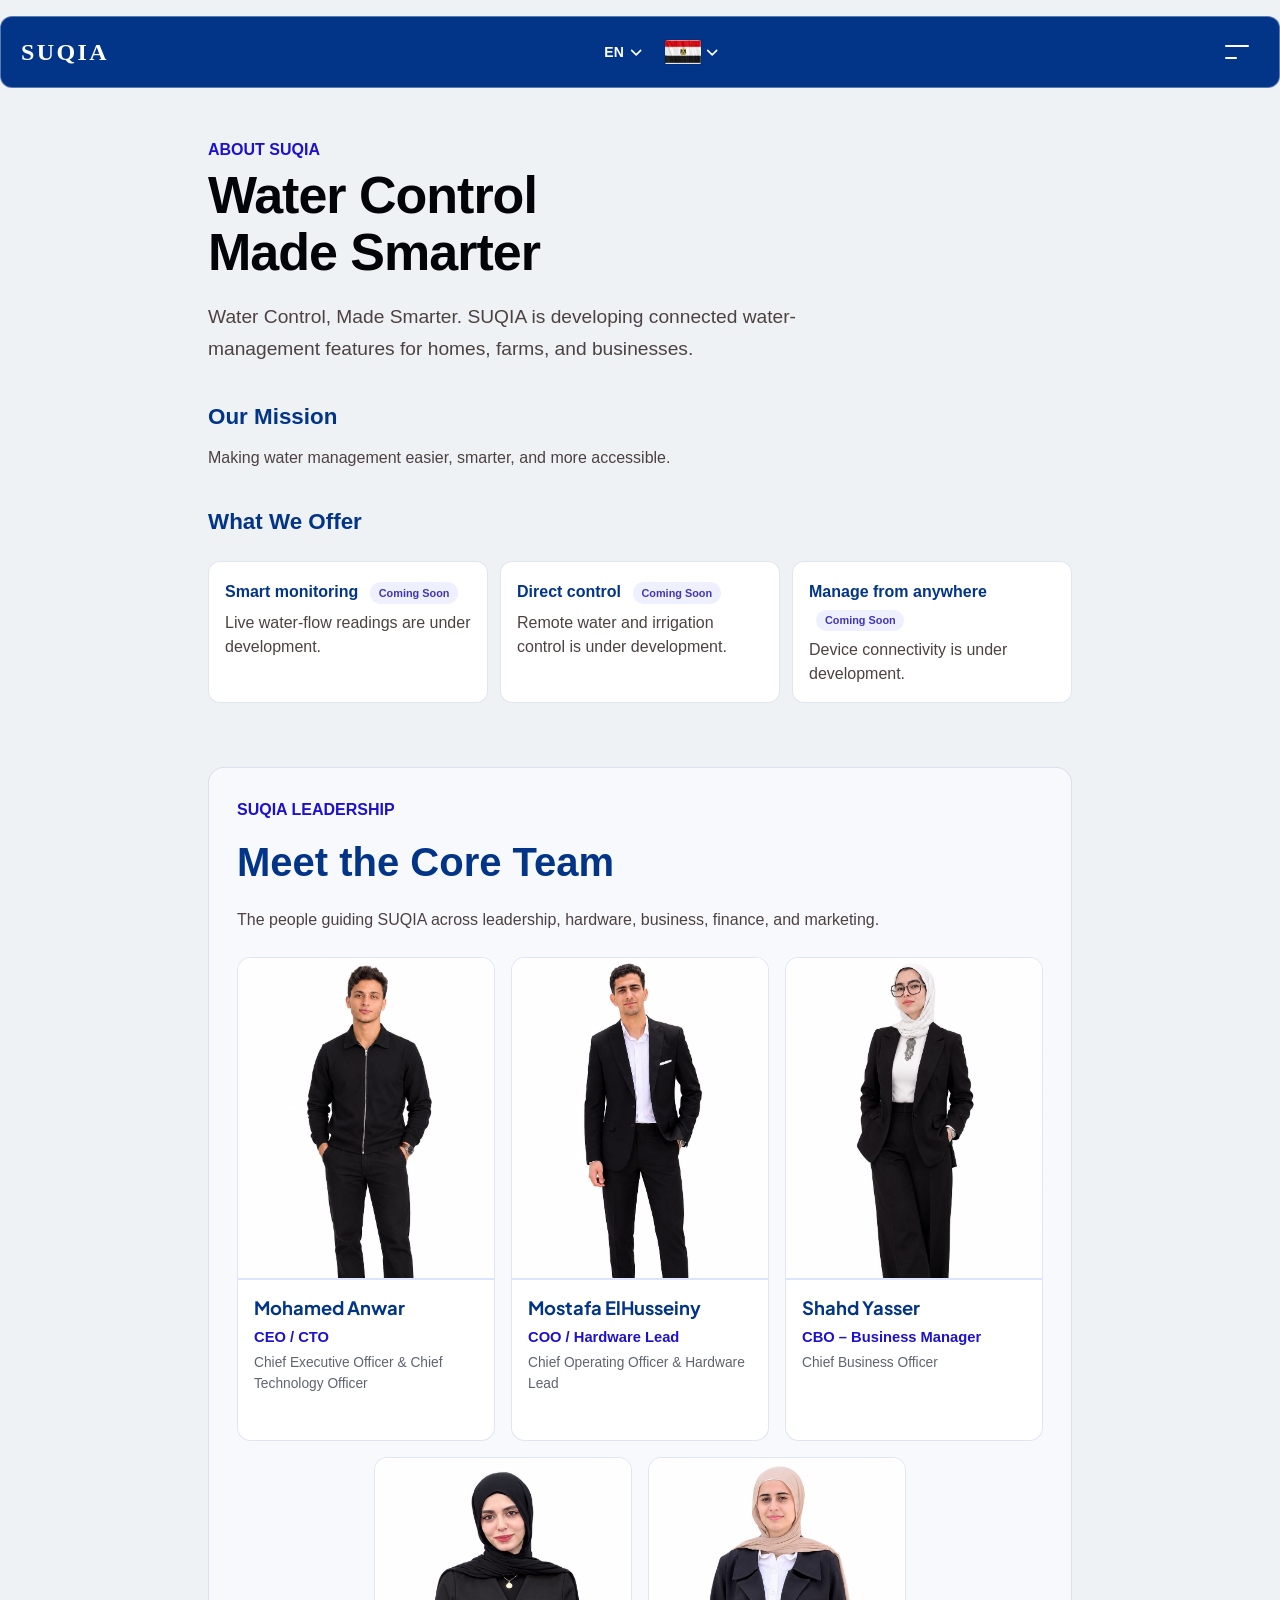
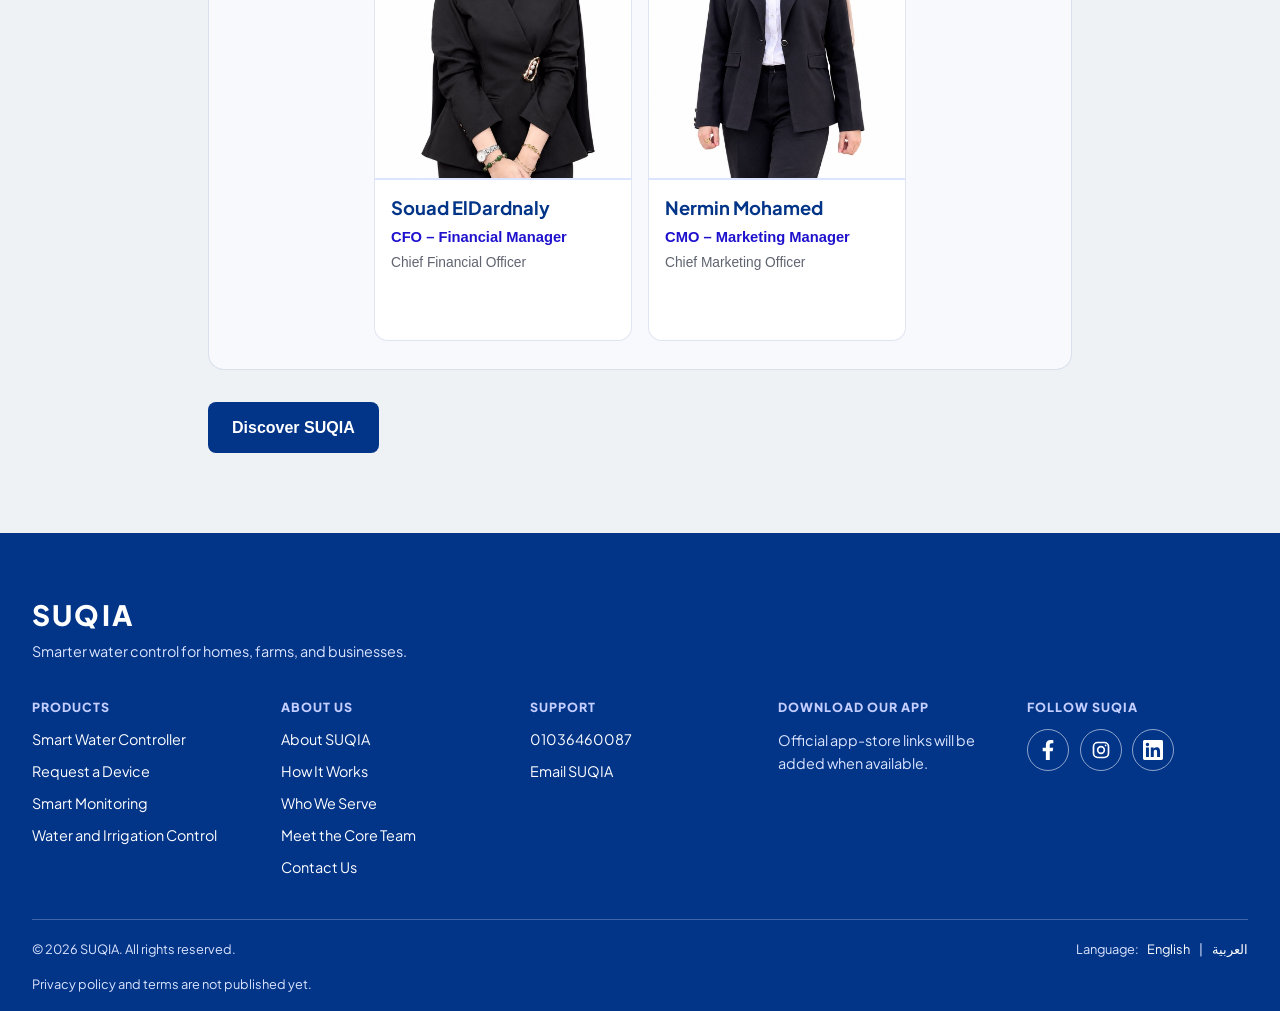
==== about.html @ 775f2c16 "Publish static SUQIA website Co-authored-by: Copilot <223556219+Copilot@users.noreply.github.com>" ====
<!DOCTYPE html>
<html lang="en" dir="ltr">
  <head>
    <meta charset="UTF-8">
    <meta name="viewport" content="width=device-width, initial-scale=1.0">
    <meta name="description" content="Learn about SUQIA's water-management solutions; device connectivity and live monitoring are under development.">
    <title>About SUQIA</title>
    <link rel="icon" href="favicon.png" type="image/png" sizes="512x512">
    <link rel="stylesheet" href="main.css" type="text/css">
    <link rel="preconnect" href="https://fonts.googleapis.com">
    <link rel="preconnect" href="https://fonts.gstatic.com" crossorigin>
    <link href="https://fonts.googleapis.com/css2?family=Plus+Jakarta+Sans:wght@400;500;600;700;800&display=swap" rel="stylesheet">
  </head>
  <body>
    <header class="site-header">
      <a class="site-name" href="index.html" aria-label="SUQIA home">SUQIA</a>
      <div class="header-controls">
        <div class="header-dropdown">
          <button class="header-selector language-selector" type="button" aria-label="Choose language" aria-expanded="false" aria-controls="language-options">
            <span>EN</span>
            <svg class="dropdown-chevron" viewBox="0 0 16 16" aria-hidden="true" focusable="false"><path d="m3 6 5 5 5-5" fill="none" stroke="currentColor" stroke-linecap="round" stroke-linejoin="round" stroke-width="1.8"/></svg>
          </button>
          <div class="header-dropdown-menu language-options" id="language-options" role="group" aria-label="Language" hidden>
            <a class="header-dropdown-option" href="about.html" lang="en" hreflang="en" aria-current="page">English</a>
            <a class="header-dropdown-option" href="about-ar.html" lang="ar" hreflang="ar">العربية</a>
          </div>
        </div>
        <div class="header-dropdown">
          <button class="header-selector country-selector" type="button" aria-label="Country: Egypt" aria-expanded="false" aria-controls="country-options">
            <span class="country-flag-frame"><img class="country-flag" src="suqia5-product.png" alt=""></span>
            <svg class="dropdown-chevron" viewBox="0 0 16 16" aria-hidden="true" focusable="false"><path d="m3 6 5 5 5-5" fill="none" stroke="currentColor" stroke-linecap="round" stroke-linejoin="round" stroke-width="1.8"/></svg>
          </button>
          <div class="header-dropdown-menu country-options" id="country-options" role="group" aria-label="Country" hidden>
            <p class="header-dropdown-title">Country</p>
            <button class="header-dropdown-option country-option" type="button" aria-label="Egypt, currently selected" aria-pressed="true">
              <span class="country-flag-frame"><img class="country-flag" src="suqia5-product.png" alt=""></span><span>Egypt</span><span class="country-check" aria-hidden="true">✓</span>
            </button>
            <p class="header-dropdown-note">SUQIA is currently available in Egypt.</p>
          </div>
        </div>
      </div>
      <button class="menu-button" type="button" aria-label="Open navigation menu" aria-haspopup="dialog" aria-controls="site-menu">
        <span></span>
        <span></span>
      </button>
    </header>

    <dialog class="menu-dialog" id="site-menu" aria-label="Site navigation">
      <div class="menu-dialog-content">
        <div class="menu-dialog-header">
          <a class="menu-logo" href="index.html" aria-label="SUQIA home">SUQIA</a>
          <button class="menu-close" type="button" aria-label="Close navigation menu">
            <span></span>
            <span></span>
          </button>
        </div>
        <nav class="menu-links" aria-label="Main navigation">
          <a class="menu-top-link" href="index.html">HOME</a>
          <a class="menu-top-link" href="product.html">REQUEST A DEVICE</a>
          <details class="menu-section">
            <summary>
              <span>SUQIA SOLUTIONS</span>
              <span class="menu-toggle" aria-hidden="true">+</span>
            </summary>
            <div class="menu-section-content menu-info-grid">
              <a class="menu-info-card" href="index.html#solution-monitoring">
                <h2>Smart monitoring <span class="feature-status">Coming Soon</span></h2>
                <p>Live water-flow readings are under development.</p>
              </a>
              <a class="menu-info-card" href="index.html#solution-control">
                <h2>Water and irrigation control <span class="feature-status">Coming Soon</span></h2>
                <p>Connected water and irrigation control is under development.</p>
              </a>
              <a class="menu-info-card" href="index.html#device-connectivity">
                <h2>Manage from anywhere <span class="feature-status">Coming Soon</span></h2>
                <p>Device connectivity and remote access are under development.</p>
              </a>
            </div>
          </details>
          <details class="menu-section">
            <summary>
              <span>HOW IT WORKS</span>
              <span class="menu-toggle" aria-hidden="true">+</span>
            </summary>
            <div class="menu-section-content menu-info-grid">
              <a class="menu-info-card" href="index.html#step-monitor">
                <span class="menu-step">01</span>
                <h2>Monitor <span class="feature-status">Coming Soon</span></h2>
                <p>Live water-flow readings are under development.</p>
              </a>
              <a class="menu-info-card" href="index.html#step-control">
                <span class="menu-step">02</span>
                <h2>Control <span class="feature-status">Coming Soon</span></h2>
                <p>Remote device control is under development.</p>
              </a>
              <a class="menu-info-card" href="index.html#device-connectivity">
                <span class="menu-step">03</span>
                <h2>Connect <span class="feature-status">Coming Soon</span></h2>
                <p>Device communication is under development.</p>
              </a>
            </div>
          </details>
          <details class="menu-section">
            <summary>
              <span>WHO WE SERVE</span>
              <span class="menu-toggle" aria-hidden="true">+</span>
            </summary>
            <div class="menu-section-content menu-info-grid">
              <a class="menu-info-card" href="index.html#audience-home">
                <h2>Homes</h2>
                <p>Designed for home water management; connected monitoring is coming soon.</p>
              </a>
              <a class="menu-info-card" href="index.html#audience-agricultural-land">
                <h2>Agricultural land</h2>
                <p>Designed for irrigation management; device connectivity is coming soon.</p>
              </a>
              <a class="menu-info-card" href="index.html#audience-factories">
                <h2>Factories</h2>
                <p>Designed for industrial water management; live monitoring is coming soon.</p>
              </a>
              <a class="menu-info-card" href="index.html#audience-fish-farms">
                <h2>Fish farms</h2>
                <p>Monitor and control water flow in fish farms.</p>
              </a>
            </div>
          </details>
          <details class="menu-section">
            <summary>
              <span>ABOUT SUQIA</span>
              <span class="menu-toggle" aria-hidden="true">+</span>
            </summary>
            <div class="menu-section-content">
              <p class="menu-summary">
                SUQIA is developing connected water-management features for homes,
                farms, and businesses. Device connectivity is coming soon.
              </p>
              <p class="menu-summary">
                Our mission is to make water management easier, smarter, and more accessible.
              </p>
              <a class="menu-section-link" href="about.html">Learn about SUQIA</a>
              <a class="menu-section-link" href="about.html#core-team">Meet the Core Team</a>
            </div>
          </details>
          <a class="menu-top-link" href="index.html#contact-us">CONTACT US</a>
        </nav>
      </div>
    </dialog>

    <main class="about-main">
      <section class="about-intro" aria-labelledby="about-title">
        <p class="about-eyebrow">ABOUT SUQIA</p>
        <h1 class="about-title" id="about-title">Water Control<br> Made Smarter</h1>
        <p class="about-lead">
          Water Control, Made Smarter. SUQIA is developing connected water-management
          features for homes, farms, and businesses.
        </p>
      </section>

      <section class="about-section" aria-labelledby="about-vision">
        <h2 id="about-vision">Our Mission</h2>
        <p>
          Making water management easier, smarter, and more accessible.
        </p>
      </section>

      <section class="about-section" aria-labelledby="about-solutions">
        <h2 id="about-solutions">What We Offer</h2>
        <dl class="water-details">
          <div class="water-detail">
            <dt>Smart monitoring <span class="feature-status">Coming Soon</span></dt>
            <dd>Live water-flow readings are under development.</dd>
          </div>
          <div class="water-detail">
            <dt>Direct control <span class="feature-status">Coming Soon</span></dt>
            <dd>Remote water and irrigation control is under development.</dd>
          </div>
          <div class="water-detail">
            <dt>Manage from anywhere <span class="feature-status">Coming Soon</span></dt>
            <dd>Device connectivity is under development.</dd>
          </div>
        </dl>
      </section>

      <section class="team-section" id="core-team" aria-labelledby="team-title">
        <div class="team-heading">
          <p class="about-eyebrow">SUQIA LEADERSHIP</p>
          <h2 class="about-title team-title" id="team-title">Meet the Core Team</h2>
          <p class="team-intro">The people guiding SUQIA across leadership, hardware, business, finance, and marketing.</p>
        </div>
        <div class="team-grid">
          <article class="team-card">
            <figure class="team-card-image"><img src="suqia6-product.png" alt="Mohamed Anwar" loading="lazy" decoding="async"></figure>
            <div class="team-card-content">
              <h3 class="team-card-name">Mohamed Anwar</h3>
              <p class="team-card-role">CEO / CTO</p>
              <p class="team-card-title">Chief Executive Officer &amp; Chief Technology Officer</p>
            </div>
          </article>
          <article class="team-card">
            <figure class="team-card-image"><img src="suqia7-product.png" alt="Mostafa ElHusseiny" loading="lazy" decoding="async"></figure>
            <div class="team-card-content">
              <h3 class="team-card-name">Mostafa ElHusseiny</h3>
              <p class="team-card-role">COO / Hardware Lead</p>
              <p class="team-card-title">Chief Operating Officer &amp; Hardware Lead</p>
            </div>
          </article>
          <article class="team-card">
            <figure class="team-card-image"><img src="suqia8-product.png" alt="Shahd Yasser" loading="lazy" decoding="async"></figure>
            <div class="team-card-content">
              <h3 class="team-card-name">Shahd Yasser</h3>
              <p class="team-card-role">CBO – Business Manager</p>
              <p class="team-card-title">Chief Business Officer</p>
            </div>
          </article>
          <article class="team-card">
            <figure class="team-card-image"><img src="suqia9-product.png" alt="Souad ElDardnaly" loading="lazy" decoding="async"></figure>
            <div class="team-card-content">
              <h3 class="team-card-name">Souad ElDardnaly</h3>
              <p class="team-card-role">CFO – Financial Manager</p>
              <p class="team-card-title">Chief Financial Officer</p>
            </div>
          </article>
          <article class="team-card">
            <figure class="team-card-image"><img src="suqia10-product.png" alt="Nermin Mohamed" loading="lazy" decoding="async"></figure>
            <div class="team-card-content">
              <h3 class="team-card-name">Nermin Mohamed</h3>
              <p class="team-card-role">CMO – Marketing Manager</p>
              <p class="team-card-title">Chief Marketing Officer</p>
            </div>
          </article>
        </div>
      </section>

      <a class="action-button action-button-primary about-home-button" href="index.html">
         Discover SUQIA
      </a>
    </main>
    <footer class="site-footer">
      <div class="footer-content">
        <div class="footer-brand">
          <a href="index.html" aria-label="SUQIA home">SUQIA</a>
          <p>Smarter water control for homes, farms, and businesses.</p>
        </div>
        <section class="footer-column">
          <h2>Products</h2>
          <nav aria-label="Products">
            <a href="product.html">Smart Water Controller</a>
            <a href="product.html#device-request">Request a Device</a>
            <a href="index.html#solution-monitoring">Smart Monitoring</a>
            <a href="index.html#solution-control">Water and Irrigation Control</a>
          </nav>
        </section>
        <section class="footer-column">
          <h2>About Us</h2>
          <nav aria-label="About SUQIA">
            <a href="about.html">About SUQIA</a>
            <a href="index.html#how-it-works">How It Works</a>
            <a href="index.html#who-we-serve">Who We Serve</a>
            <a href="about.html#core-team">Meet the Core Team</a>
            <a href="index.html#contact-us">Contact Us</a>
          </nav>
        </section>
        <section class="footer-column">
          <h2>Support</h2>
          <nav aria-label="Support">
            <a href="tel:+201036460087">01036460087</a>
            <a href="mailto:suqia.ai.official@gmail.com?subject=SUQIA%20Support">Email SUQIA</a>
          </nav>
        </section>
        <section class="footer-column">
          <h2>Download Our App</h2>
          <p class="footer-app-note">Official app-store links will be added when available.</p>
        </section>
        <section class="footer-column">
          <h2>Follow SUQIA</h2>
          <nav class="footer-social-links" aria-label="Social media">
            <a class="social-link" href="https://www.facebook.com/share/1DdSHvcAn1/" target="_blank" rel="noopener noreferrer" aria-label="SUQIA on Facebook">
              <svg viewBox="0 0 320 512" aria-hidden="true" focusable="false"><path fill="currentColor" d="M279.14 288l14.22-92.66h-88.91v-60.13c0-25.35 12.42-50.06 52.24-50.06H297V6.26S260.43 0 225.36 0C152.77 0 105.47 44 105.47 123.82v71.52H24.1V288h81.37v224h100.2V288z"/></svg>
            </a>
            <a class="social-link" href="https://www.instagram.com/suqia.official?gwpx=bDJvb3JseXN4MDAz" target="_blank" rel="noopener noreferrer" aria-label="SUQIA on Instagram">
              <svg viewBox="0 0 24 24" aria-hidden="true" focusable="false"><rect x="3" y="3" width="18" height="18" rx="5" fill="none" stroke="currentColor" stroke-width="2"/><circle cx="12" cy="12" r="4" fill="none" stroke="currentColor" stroke-width="2"/><circle cx="17.5" cy="6.5" r="1" fill="currentColor"/></svg>
            </a>
            <a class="social-link" href="https://www.linkedin.com/in/suqia-سُقيا-9b8326451?utm_source=share_via&amp;utm_content=profile&amp;utm_medium=member_ios" target="_blank" rel="noopener noreferrer" aria-label="SUQIA on LinkedIn">
              <svg viewBox="0 0 24 24" aria-hidden="true" focusable="false"><path fill="currentColor" d="M20.447 20.452h-3.554v-5.569c0-1.328-.027-3.037-1.852-3.037-1.853 0-2.136 1.445-2.136 2.939v5.667H9.35V9h3.414v1.561h.049c.476-.9 1.637-1.85 3.37-1.85 3.601 0 4.267 2.37 4.267 5.455v6.286zM5.337 7.433a2.062 2.062 0 1 1 0-4.124 2.062 2.062 0 0 1 0 4.124zm1.782 13.019H3.555V9h3.564v11.452zM22.225 0H1.771C.792 0 0 .774 0 1.729v20.542C0 23.227.792 24 1.771 24h20.451C23.2 24 24 23.227 24 22.271V1.729C24 .774 23.2 0 22.222 0h.003z"/></svg>
            </a>
          </nav>
        </section>
      </div>
      <div class="footer-bottom">
        <p>© 2026 SUQIA. All rights reserved.</p>
        <nav class="footer-language" aria-label="Language">
          <span>Language:</span><a href="about.html" lang="en" hreflang="en" aria-current="page">English</a>
          <span aria-hidden="true">|</span><a href="about-ar.html" lang="ar" hreflang="ar">العربية</a>
        </nav>
        <p class="footer-legal-status">Privacy policy and terms are not published yet.</p>
      </div>
    </footer>
    <script src="main.js" defer></script>
    <script src="auth-config.js" defer></script>
    <script src="auth-client.js" defer></script>
    <script src="auth-ui.js" defer></script>
  </body>
</html>
---- main.css ----
html {
  font-size: 16px;
}

body {
  min-height: 100vh;
  margin: 0;
  background-color: #eff2f5;
  color: #023488;
  text-align: left;
}

body[dir="rtl"] {
  text-align: right;
}

.site-header {
  direction: ltr;
  box-sizing: border-box;
  width: 100%;
  min-height: 4.5rem;
  margin: 1rem auto 3rem;
  padding: 0 1.25rem;
  display: flex;
  align-items: center;
  justify-content: space-between;
  border: 1px solid rgba(255, 255, 255, 0.35);
  border-radius: 0.75rem;
  background-color: #023488;
  color: #fff;
}

.site-brand {
  display: flex;
  align-items: center;
  gap: 0.5rem;
  color: inherit;
  text-decoration: none;
}

.site-logo {
  width: 2.75rem;
  height: 2.75rem;
  object-fit: contain;
  filter: brightness(0) invert(1);
}

.site-name {
  color: inherit;
  font-size: 1.5rem;
  font-weight: 700;
  letter-spacing: 0.1em;
  text-decoration: none;
}

.header-link {
  color: inherit;
  font-family: 'Gill Sans', 'Gill Sans MT', Calibri, 'Trebuchet MS', sans-serif;
  font-weight: 700;
  text-decoration: none;
}

.header-link:hover,
.header-link:focus-visible {
  text-decoration: underline;
  text-underline-offset: 0.25em;
}

.menu-button {
  display: flex;
  width: 2.75rem;
  height: 2.75rem;
  padding: 0.65rem;
  flex-direction: column;
  justify-content: space-around;
  border: 0;
  background: transparent;
  cursor: pointer;
}

.menu-button span {
  width: 100%;
  height: 2px;
  border-radius: 2px;
  background-color: #fff;
}

.menu-button span:last-child {
  width: 50%;
}

.header-controls {
  display: flex;
  align-items: center;
  gap: 0.75rem;
}

.header-dropdown {
  position: relative;
}

.header-selector {
  display: flex;
  align-items: center;
  gap: 0.3rem;
  padding: 0.45rem 0.3rem;
  border: 0;
  background: transparent;
  color: inherit;
  font: inherit;
  font-weight: 600;
  cursor: pointer;
}

.language-selector {
  font-family: Arial, sans-serif;
  font-size: 0.875rem;
}

.country-flag-frame {
  position: relative;
  display: block;
  width: 2.25rem;
  height: 1.45rem;
  flex: none;
  overflow: hidden;
  border-radius: 0.1rem;
  box-shadow: 0 0 0 1px rgba(0, 0, 0, 0.08);
}

.country-flag {
  position: absolute;
  top: -0.4rem;
  left: -0.11rem;
  display: block;
  width: 2.44rem;
  height: 2.44rem;
}

.dropdown-chevron {
  width: 0.9rem;
  height: 0.9rem;
  transition: transform 160ms ease;
}

.header-dropdown.is-open .dropdown-chevron {
  transform: rotate(180deg);
}

.header-dropdown-menu {
  position: absolute;
  top: calc(100% + 0.75rem);
  right: 0;
  z-index: 20;
  box-sizing: border-box;
  min-width: 12rem;
  padding: 0.5rem;
  border: 1px solid #e7e9ef;
  border-radius: 0.75rem;
  background-color: #fff;
  color: #171923;
  box-shadow: 0 0.75rem 2rem rgba(0, 0, 0, 0.16);
}

.header-dropdown-menu[hidden] {
  display: none;
}

[lang="ar"] .header-dropdown-menu {
  direction: rtl;
  text-align: right;
}

.header-dropdown-title,
.header-dropdown-note {
  margin: 0;
  padding: 0.5rem 0.65rem;
}

.header-dropdown-title {
  color: #686b75;
  font-size: 0.8rem;
  font-weight: 700;
}

.header-dropdown-note {
  color: #686b75;
  font-size: 0.75rem;
  line-height: 1.45;
}

.header-dropdown-option {
  box-sizing: border-box;
  display: flex;
  width: 100%;
  min-height: 2.75rem;
  padding: 0.55rem 0.65rem;
  align-items: center;
  gap: 0.65rem;
  border: 0;
  border-radius: 0.5rem;
  background: transparent;
  color: #171923;
  font: inherit;
  text-align: start;
  text-decoration: none;
  cursor: pointer;
}

.header-dropdown-option:hover,
.header-dropdown-option:focus-visible {
  background-color: #eff2f5;
  outline: none;
}

.header-dropdown-option[aria-current="page"],
.country-option[aria-pressed="true"] {
  color: #023488;
  font-weight: 700;
}

.country-check {
  margin-inline-start: auto;
}

.menu-dialog {
  box-sizing: border-box;
  width: 100%;
  max-width: none;
  height: 100%;
  max-height: none;
  margin: 0;
  padding: 0;
  border: 0;
  background-color: #fff;
  color: #171923;
}

.menu-dialog::backdrop {
  background-color: rgba(2, 52, 136, 0.55);
}

.menu-dialog-content {
  box-sizing: border-box;
  display: flex;
  width: min(100%, 80rem);
  min-height: 100%;
  margin: 0 auto;
  padding: clamp(1.25rem, 5vw, 3.5rem);
  flex-direction: column;
}

.menu-dialog-header {
  display: flex;
  align-items: center;
  justify-content: space-between;
  padding-bottom: 1.25rem;
  border-bottom: 1px solid #e7e9ef;
}

.menu-logo {
  color: #023488;
  font-family: 'Plus Jakarta Sans', sans-serif;
  font-size: 2rem;
  font-weight: 800;
  letter-spacing: 0.08em;
  text-decoration: none;
}

.menu-close {
  position: relative;
  width: 3rem;
  height: 3rem;
  padding: 0;
  border: 0;
  background: transparent;
  cursor: pointer;
}

.menu-close span {
  position: absolute;
  top: 50%;
  left: 0.3rem;
  width: 2.4rem;
  height: 2px;
  background-color: #023488;
}

.menu-close span:first-child {
  transform: rotate(45deg);
}

.menu-close span:last-child {
  transform: rotate(-45deg);
}

.menu-links {
  flex: 1;
  margin-top: clamp(1.5rem, 6vh, 4rem);
}

.menu-top-link,
.menu-section > summary {
  display: flex;
  align-items: center;
  justify-content: space-between;
  gap: 1rem;
  padding: clamp(1rem, 3vh, 1.75rem) 0;
  border-bottom: 1px solid #e7e9ef;
  color: #171923;
  font-family: 'Plus Jakarta Sans', 'Gill Sans', sans-serif;
  font-size: clamp(1.75rem, 5vw, 3.5rem);
  font-weight: 600;
  line-height: 1.15;
  text-decoration: none;
}

.menu-section > summary {
  list-style: none;
  cursor: pointer;
}

.menu-section > summary::-webkit-details-marker {
  display: none;
}

.menu-toggle {
  box-sizing: border-box;
  display: grid;
  width: clamp(2.5rem, 8vw, 4rem);
  aspect-ratio: 1;
  flex: 0 0 auto;
  place-items: center;
  border: 1px solid currentColor;
  border-radius: 0.6rem;
  font-family: Arial, sans-serif;
  font-size: 0.65em;
  font-weight: 400;
  transition: transform 160ms ease;
}

.menu-section[open] .menu-toggle {
  transform: rotate(45deg);
}

.menu-top-link::after {
  width: 0.65rem;
  height: 0.65rem;
  flex: 0 0 auto;
  border-top: 2px solid #023488;
  border-right: 2px solid #023488;
  content: "";
  transform: rotate(45deg);
  transition: transform 160ms ease;
}

.menu-top-link:hover,
.menu-top-link:focus-visible,
.menu-section > summary:hover,
.menu-section > summary:focus-visible {
  color: #1e11cd;
}

.menu-top-link:hover::after,
.menu-top-link:focus-visible::after {
  transform: translateX(0.25rem) rotate(45deg);
}

body[dir="rtl"] .menu-top-link::after {
  transform: rotate(-135deg);
}

body[dir="rtl"] .menu-top-link:hover::after,
body[dir="rtl"] .menu-top-link:focus-visible::after {
  transform: translateX(-0.25rem) rotate(-135deg);
}

.menu-section-content {
  padding: 1.25rem 0 1.75rem;
  border-bottom: 1px solid #e7e9ef;
  font-family: 'Plus Jakarta Sans', 'Gill Sans', sans-serif;
}

.menu-info-grid {
  display: grid;
  gap: 0.75rem;
}

.menu-info-card {
  display: block;
  padding: 1.1rem;
  border-radius: 0.75rem;
  background-color: #f2f5ff;
  color: inherit;
  text-decoration: none;
  transition: transform 160ms ease, background-color 160ms ease;
}

.menu-info-card:hover,
.menu-info-card:focus-visible {
  background-color: #e8edff;
  transform: translateY(-2px);
}

.menu-info-card h2 {
  margin: 0;
  color: #023488;
  font-size: 1.1rem;
}

.menu-info-card p,
.menu-summary {
  margin: 0.4rem 0 0;
  color: #4d4141;
  font-size: 1rem;
  line-height: 1.5;
}

.menu-step {
  display: block;
  margin-bottom: 0.4rem;
  color: #1e11cd;
  font-size: 0.875rem;
  font-weight: 700;
}

.menu-section-link {
  display: inline-block;
  margin-top: 1rem;
  color: #023488;
  font-weight: 700;
  text-underline-offset: 0.2em;
}

@media (min-width: 48rem) {
  .menu-info-grid {
    grid-template-columns: repeat(3, minmax(0, 1fr));
  }
}

main {
  padding: 0 1rem 2rem;
}

.home-main {
  box-sizing: border-box;
  width: min(100%, 76rem);
  margin: 0 auto;
  padding: 0 1rem 4rem;
  color: #4d4141;
  font-family: 'Gill Sans', 'Gill Sans MT', Calibri, 'Trebuchet MS', sans-serif;
}

.home-hero {
  padding: clamp(2rem, 7vw, 5.5rem);
  border-radius: 1.25rem;
  background-color: #023488;
  color: #fff;
}

.home-hero-layout {
  display: grid;
  align-items: center;
  gap: 2rem;
}

.hero-product-image {
  margin: 0;
  overflow: hidden;
  border-radius: 1rem;
  background-color: #fff;
}

.hero-product-image img {
  display: block;
  width: 100%;
  height: auto;
}

@media (min-width: 56rem) {
  .home-hero-layout {
    grid-template-columns: minmax(0, 0.9fr) minmax(0, 1.1fr);
  }
}

.section-eyebrow {
  margin: 0 0 0.75rem;
  color: #5144d5;
  font-size: 0.85rem;
  font-weight: 800;
  letter-spacing: 0.08em;
}

.home-hero .section-eyebrow {
  color: #c4ceff;
}

.home-title {
  max-width: 48rem;
  color: #fff;
  font-family: 'Plus Jakarta Sans', 'Gill Sans', sans-serif;
  font-size: clamp(2.5rem, 9vw, 5.5rem);
  letter-spacing: -0.04em;
}

.home-title span {
  color: #aab8ff;
}

.home-lead {
  max-width: 42rem;
  margin: 1.25rem 0 0;
  color: #f5f7ff;
  font-size: clamp(1.05rem, 2.4vw, 1.3rem);
  line-height: 1.6;
}

.hero-actions {
  display: flex;
  flex-wrap: wrap;
  gap: 0.75rem;
  margin-top: 1.75rem;
}

.hero-actions .action-button {
  width: auto;
}

.home-section {
  padding: clamp(2.75rem, 8vw, 5.5rem) 0;
  scroll-margin-top: 1rem;
}

.section-title {
  max-width: 52rem;
  color: #03030a;
  font-family: 'Plus Jakarta Sans', 'Gill Sans', sans-serif;
  font-size: clamp(1.75rem, 4vw, 2.75rem);
}

.feature-status {
  display: inline-flex;
  align-items: center;
  margin-inline-start: 0.45rem;
  padding: 0.2rem 0.55rem;
  border-radius: 999px;
  background-color: #eef0ff;
  color: #4235b5;
  font-size: 0.68em;
  font-weight: 800;
  letter-spacing: normal;
  line-height: 1.4;
  vertical-align: middle;
  white-space: nowrap;
}

.device-connectivity-section {
  box-sizing: border-box;
  padding: clamp(1.25rem, 4vw, 2.25rem);
  border: 1px solid rgba(2, 52, 136, 0.14);
  border-radius: 1rem;
  background-color: #f6f8fc;
}

.device-connectivity-heading {
  display: flex;
  flex-wrap: wrap;
  align-items: center;
  gap: 0.35rem 0.65rem;
}

.device-connectivity-heading .section-eyebrow {
  margin: 0;
}

.device-connectivity-heading .section-title {
  flex-basis: 100%;
  margin: 0.35rem 0 0;
}

.device-connectivity-description {
  max-width: 48rem;
  margin: 0.85rem 0 0;
  color: #4d4141;
  line-height: 1.6;
}

.device-connectivity-features {
  display: grid;
  gap: 0.75rem;
  margin: 1.25rem 0 0;
  padding: 0;
  list-style: none;
}

.device-connectivity-features li {
  box-sizing: border-box;
  display: flex;
  min-width: 0;
  align-items: center;
  justify-content: space-between;
  gap: 0.5rem;
  padding: 0.85rem 1rem;
  border: 1px solid rgba(2, 52, 136, 0.12);
  border-radius: 0.7rem;
  background-color: #fff;
  color: #023488;
  font-weight: 700;
}

.device-connectivity-features li > span:first-child {
  min-width: 0;
}

.process-steps {
  display: grid;
  gap: 0.75rem;
  margin: 1.5rem 0 0;
  padding: 0;
  list-style: none;
}

.carousel-track {
  display: flex;
  gap: 0.75rem;
  margin: 1.5rem 0 0;
  padding: 0 0 0.25rem;
  overflow-x: auto;
  scroll-behavior: smooth;
  scroll-snap-type: x mandatory;
  scrollbar-width: none;
}

.carousel-track::-webkit-scrollbar {
  display: none;
}

.carousel-slide {
  min-width: 0;
  flex: 0 0 100%;
  scroll-snap-align: start;
}

.process-steps li,
.carousel-card {
  box-sizing: border-box;
  overflow: hidden;
  border: 1px solid rgba(2, 52, 136, 0.12);
  border-radius: 0.75rem;
  background-color: #fff;
  scroll-margin-top: 1rem;
}

.carousel-card img {
  display: block;
  width: 100%;
  aspect-ratio: 16 / 9;
  object-fit: cover;
}

.audience-card-content,
.service-card-content {
  margin: 0;
  padding: 1rem 1.25rem 1.25rem;
}

.service-card-content dt {
  margin-bottom: 0.35rem;
  color: #023488;
  font-weight: 800;
}

.service-card-content dd {
  margin: 0;
  color: #4d4141;
  line-height: 1.5;
}

.audience-intro {
  max-width: 52rem;
  margin: 0.75rem 0 0;
  color: #4d4141;
  font-size: 1.1rem;
  line-height: 1.6;
}

.process-number {
  color: #5144d5;
  font-size: 0.875rem;
  font-weight: 800;
}

.process-steps h3,
.carousel-card h3 {
  margin: 0.4rem 0;
  color: #023488;
  font-size: 1.2rem;
}

.process-steps p,
.carousel-card p,
.about-callout > p,
.contact-section > p {
  margin: 0;
  line-height: 1.6;
}

.carousel-controls {
  display: flex;
  align-items: center;
  gap: 0.5rem;
  margin-top: 1rem;
}

.carousel-button {
  box-sizing: border-box;
  display: grid;
  min-width: 2.75rem;
  height: 2.75rem;
  padding: 0 0.75rem;
  place-items: center;
  border: 1px solid rgba(2, 52, 136, 0.2);
  border-radius: 999px;
  background-color: #fff;
  color: #023488;
  font: inherit;
  font-weight: 700;
  cursor: pointer;
}

.carousel-button:hover,
.carousel-button:focus-visible {
  background-color: #e8eef9;
  outline: 2px solid #023488;
  outline-offset: 2px;
}

.carousel-toggle {
  display: block;
}

[dir="rtl"] .carousel-arrow {
  display: inline-block;
  transform: scaleX(-1);
}

.carousel-pagination {
  display: flex;
  justify-content: center;
  gap: 0.45rem;
  margin-top: 1rem;
}

.carousel-dot {
  width: 0.65rem;
  height: 0.65rem;
  padding: 0;
  border: 0;
  border-radius: 999px;
  background-color: rgba(2, 52, 136, 0.3);
  cursor: pointer;
}

.carousel-dot[aria-current="true"] {
  width: 1.75rem;
  background-color: #023488;
}

.carousel-dot:focus-visible {
  outline: 2px solid #023488;
  outline-offset: 3px;
}

.about-callout {
  padding: clamp(1.5rem, 5vw, 3rem);
  border-radius: 1rem;
  background-color: #fff;
}

.text-link {
  display: inline-block;
  margin-top: 1rem;
  color: #023488;
  font-weight: 700;
  text-underline-offset: 0.2em;
}

.contact-section {
  padding: clamp(1.5rem, 5vw, 3rem);
  border-radius: 1rem;
  background-color: #023488;
  color: #fff;
}

.contact-section .section-title {
  color: #fff;
}

.contact-section > p {
  max-width: 42rem;
  color: #f5f7ff;
}

.contact-email a {
  color: #fff;
  font-weight: 700;
  text-underline-offset: 0.2em;
}

.contact-section .action-button {
  display: inline-block;
  width: auto;
  margin-top: 1.25rem;
}

.site-footer {
  box-sizing: border-box;
  margin-top: 2rem;
  padding: clamp(2.5rem, 6vw, 4rem) 1rem 1rem;
  background-color: #023488;
  color: #fff;
  font-family: 'Plus Jakarta Sans', 'Gill Sans', sans-serif;
  text-align: start;
}

.footer-content {
  box-sizing: border-box;
  display: grid;
  width: min(100%, 76rem);
  margin: 0 auto;
  grid-template-columns: repeat(2, minmax(0, 1fr));
  gap: 2rem 1.25rem;
}

.footer-brand {
  grid-column: 1 / -1;
}

.footer-brand a {
  color: inherit;
  font-size: 1.75rem;
  font-weight: 800;
  letter-spacing: 0.08em;
  text-decoration: none;
}

.footer-brand p,
.footer-column p {
  max-width: 24rem;
  margin: 0.5rem 0 0;
  color: #dce5ff;
  font-size: 0.9rem;
  font-weight: 400;
  line-height: 1.6;
}

.footer-column {
  min-width: 0;
}

.footer-column h2 {
  margin: 0 0 0.85rem;
  color: #c4ceff;
  font-size: 0.78rem;
  font-weight: 800;
  letter-spacing: 0.08em;
  text-transform: uppercase;
}

.footer-column nav,
.footer-link-list {
  display: grid;
  justify-items: start;
  gap: 0.65rem;
}

.footer-column a,
.footer-language a {
  color: #fff;
  font-size: 0.9rem;
  line-height: 1.5;
  text-decoration: none;
  text-underline-offset: 0.2em;
  overflow-wrap: anywhere;
}

.footer-column a:hover,
.footer-column a:focus-visible,
.footer-language a:hover,
.footer-language a:focus-visible {
  text-decoration: underline;
}

.footer-app-note,
.footer-legal-status {
  color: #dce5ff;
  font-size: 0.88rem;
  line-height: 1.55;
}

.footer-social-links {
  display: flex;
  align-items: center;
  gap: 0.65rem;
}

.footer-column nav.footer-social-links {
  display: flex;
}

.footer-social-links .social-link {
  width: 2.5rem;
  height: 2.5rem;
}

.footer-bottom {
  box-sizing: border-box;
  display: flex;
  width: min(100%, 76rem);
  margin: 2.5rem auto 0;
  padding-top: 1.25rem;
  flex-wrap: wrap;
  align-items: center;
  justify-content: space-between;
  gap: 1rem;
  border-top: 1px solid rgba(255, 255, 255, 0.25);
}

.footer-bottom p {
  margin: 0;
  color: #dce5ff;
  font-size: 0.8rem;
  font-weight: 400;
}

.footer-language {
  display: flex;
  flex-wrap: wrap;
  align-items: center;
  gap: 0.55rem;
  color: #dce5ff;
  font-size: 0.8rem;
}

.footer-language a {
  font-size: 0.8rem;
}

.footer-legal-status {
  flex: 1 1 100%;
  margin: 0;
  font-size: 0.78rem;
}

@media (min-width: 42rem) {
  .footer-content {
    grid-template-columns: repeat(3, minmax(0, 1fr));
    gap: 2.25rem 1.75rem;
  }
}

@media (min-width: 64rem) {
  .footer-content {
    grid-template-columns: repeat(5, minmax(0, 1fr));
  }
}

@media (max-width: 25rem) {
  .footer-content {
    grid-template-columns: minmax(0, 1fr);
  }
}

.social-link {
  display: grid;
  width: 2.75rem;
  height: 2.75rem;
  place-items: center;
  border: 1px solid rgba(255, 255, 255, 0.55);
  border-radius: 50%;
  color: inherit;
}

.social-link:hover,
.social-link:focus-visible {
  background-color: rgba(255, 255, 255, 0.15);
  outline: 2px solid #fff;
  outline-offset: 3px;
}

.social-link svg {
  display: block;
  width: 1.25rem;
  height: 1.25rem;
}

@media (min-width: 42rem) {
  .carousel-slide {
    flex-basis: calc((100% - 0.75rem) / 2);
  }
}

@media (min-width: 42rem) {
  .process-steps {
    grid-template-columns: repeat(3, minmax(0, 1fr));
  }

  .device-connectivity-features {
    grid-template-columns: repeat(3, minmax(0, 1fr));
  }
}

@media (prefers-reduced-motion: reduce) {
  .carousel-track {
    scroll-behavior: auto;
  }
}

.water-control-title {
  color: #03030a;
  font-family: 'Gill Sans', 'Gill Sans MT', Calibri, 'Trebuchet MS', sans-serif;
  font-weight: 500;
}

.made-smarter-title {
  color: #1e11cdfc;
  font-family:  'Gill Sans', 'Gill Sans MT', Calibri, 'Trebuchet MS', sans-serif;
  font-weight: 800;
}

.description-text {
  color: #4d4141;
  font-family: 'Gill Sans', 'Gill Sans MT', Calibri, 'Trebuchet MS', sans-serif;
}

.water-details {
  display: grid;
  gap: 0.75rem;
  margin: 1.25rem 0 0;
}

@media (min-width: 42rem) {
  .water-details {
    grid-template-columns: repeat(3, minmax(0, 1fr));
  }
}

.water-detail {
  box-sizing: border-box;
  padding: 1rem;
  border: 1px solid rgba(2, 52, 136, 0.12);
  border-radius: 0.75rem;
  background-color: #fff;
}

.water-detail dt {
  margin-bottom: 0.35rem;
  color: #023488;
  font-family: 'Gill Sans', 'Gill Sans MT', Calibri, 'Trebuchet MS', sans-serif;
  font-weight: 800;
}

.water-detail dd {
  margin: 0;
  color: #4d4141;
  font-family: 'Gill Sans', 'Gill Sans MT', Calibri, 'Trebuchet MS', sans-serif;
  line-height: 1.5;
}
      h1 {
  letter-spacing: -1px;
}
h1{
  margin: 0;
  line-height: 1.1
}

.account-actions {
  display: flex;
  flex-direction: column;
  gap: 0.75rem;
  width: 100%;
  margin-top: 1rem;
}

.water-details,
.account-actions {
  scroll-margin-top: 1rem;
}

.action-button {
  box-sizing: border-box;
  width: 100%;
  padding: 0.75rem 1.5rem;
  border-radius: 0.5rem;
  font-family: 'Gill Sans', 'Gill Sans MT', Calibri, 'Trebuchet MS', sans-serif;
  font-weight: 700;
  text-align: center;
  text-decoration: none;
}

.action-button-primary {
  background-color: #023488;
  color: #fff;
}

.action-button-secondary {
  border: 1px solid #023488;
  background-color: #fff;
  color: #023488;
}

.product-header {
  box-sizing: border-box;
  width: min(calc(100% - 2rem), 76rem);
  margin-bottom: 1.5rem;
  gap: 1rem;
}

.product-header-links {
  display: flex;
  align-items: center;
  justify-content: center;
  gap: clamp(0.75rem, 2vw, 1.75rem);
}

[dir="rtl"] .product-header-links {
  direction: rtl;
}

.product-header-links a,
.product-language-link {
  color: inherit;
  font-size: 0.9rem;
  font-weight: 700;
  text-decoration: none;
  text-underline-offset: 0.2em;
}

.product-header-links a:hover,
.product-header-links a:focus-visible,
.product-language-link:hover,
.product-language-link:focus-visible {
  text-decoration: underline;
}

.product-main,
.checkout-main {
  box-sizing: border-box;
  width: min(100%, 76rem);
  margin: 0 auto;
  padding: 0 1rem 4rem;
  color: #4d4141;
  font-family: 'Gill Sans', 'Gill Sans MT', Calibri, 'Trebuchet MS', sans-serif;
}

.product-hero {
  display: grid;
  align-items: center;
  gap: clamp(1.5rem, 4vw, 3.5rem);
  padding: clamp(1.5rem, 6vw, 4.5rem);
  border-radius: 1.25rem;
  background-color: #023488;
  color: #fff;
}

.product-hero-copy {
  min-width: 0;
}

.product-hero .section-eyebrow {
  color: #c4ceff;
}

.product-title {
  margin: 0;
  color: #023488;
  font-family: 'Plus Jakarta Sans', 'Gill Sans', sans-serif;
  font-size: clamp(2.15rem, 6vw, 4.5rem);
  line-height: 1.08;
  letter-spacing: -0.04em;
}

.product-hero .product-title,
.checkout-heading .product-title {
  color: #fff;
}

.product-lead {
  max-width: 44rem;
  margin: 1.25rem 0 0;
  font-size: clamp(1.05rem, 2.4vw, 1.3rem);
  line-height: 1.65;
}

.product-disclaimer {
  max-width: 42rem;
  margin: 0.85rem 0 0;
  color: #dce5ff;
  line-height: 1.6;
}

.product-hero-image {
  margin: 0;
  overflow: hidden;
  border-radius: 1rem;
  background-color: #fff;
}

.product-hero-image img {
  display: block;
  width: 100%;
  height: auto;
}

.product-hero .action-button-primary {
  background-color: #fff;
  color: #023488;
}

.product-hero .action-button-secondary {
  border-color: rgba(255, 255, 255, 0.8);
  background-color: transparent;
  color: #fff;
}

.product-section {
  padding: clamp(2.5rem, 7vw, 4.5rem) 0 0;
  scroll-margin-top: 1rem;
}

.product-overview {
  display: grid;
  align-items: start;
  gap: 1rem 3rem;
}

.product-overview > div > p:first-child {
  max-width: 38rem;
  margin: 0;
  font-size: 1.1rem;
  line-height: 1.7;
}

.product-size-note {
  display: flex;
  flex-wrap: wrap;
  align-items: center;
  gap: 0.5rem;
  margin: 1rem 0 0;
}

.product-size-note strong {
  margin-inline-end: 0.25rem;
  color: #023488;
}

.product-size-note span {
  padding: 0.35rem 0.7rem;
  border: 1px solid rgba(2, 52, 136, 0.2);
  border-radius: 999px;
  background-color: #fff;
  color: #023488;
  font-weight: 700;
}

.product-steps,
.application-grid {
  display: grid;
  gap: 0.75rem;
  margin: 1.5rem 0 0;
  padding: 0;
  list-style: none;
}

.product-steps li,
.application-grid article {
  box-sizing: border-box;
  min-width: 0;
  padding: 1.25rem;
  border: 1px solid rgba(2, 52, 136, 0.12);
  border-radius: 0.75rem;
  background-color: #fff;
}

.product-steps li > span {
  color: #5144d5;
  font-size: 0.875rem;
  font-weight: 800;
}

.product-steps h3,
.application-grid h3 {
  margin: 0.5rem 0;
  color: #023488;
  font-size: 1.15rem;
}

.product-steps p,
.application-grid p {
  margin: 0;
  line-height: 1.6;
}

.request-section {
  display: grid;
  gap: 1.5rem;
  margin-top: clamp(3rem, 8vw, 5rem);
  padding: clamp(1.25rem, 5vw, 3rem);
  border-radius: 1rem;
  background-color: #fff;
  scroll-margin-top: 1rem;
}

.request-intro > p:last-child {
  max-width: 45rem;
  margin: 0.75rem 0 0;
  font-size: 1.05rem;
  line-height: 1.6;
}

.device-request-form {
  min-width: 0;
}

.form-grid {
  display: grid;
  gap: 1rem;
}

.form-field {
  display: flex;
  min-width: 0;
  flex-direction: column;
  gap: 0.45rem;
  color: #023488;
  font-weight: 700;
  text-align: start;
}

.form-field > span {
  display: inline;
  color: #686b75;
  font-size: 0.85em;
  font-weight: 400;
}

.form-field input,
.form-field select,
.form-field textarea {
  box-sizing: border-box;
  width: 100%;
  min-height: 2.9rem;
  padding: 0.7rem 0.8rem;
  border: 1px solid #c9d0dc;
  border-radius: 0.5rem;
  background-color: #fff;
  color: #171923;
  font: inherit;
  font-weight: 400;
}

.form-field textarea {
  resize: vertical;
}

.form-field input:focus-visible,
.form-field select:focus-visible,
.form-field textarea:focus-visible {
  border-color: #023488;
  outline: 2px solid rgba(2, 52, 136, 0.25);
  outline-offset: 1px;
}

.form-size-field {
  margin: 0;
  padding: 0;
  border: 0;
}

.form-size-field legend {
  margin-bottom: 0.45rem;
  color: #023488;
  font-weight: 700;
}

.choice-row {
  display: flex;
  min-height: 2.9rem;
  flex-wrap: wrap;
  align-items: center;
  gap: 0.6rem 1rem;
}

.choice-row label,
.payment-options label {
  display: inline-flex;
  align-items: center;
  gap: 0.4rem;
  color: #171923;
  font-weight: 500;
}

.choice-row input,
.payment-options input {
  accent-color: #023488;
}

.request-consent {
  display: flex;
  align-items: flex-start;
  gap: 0.65rem;
  margin-top: 1rem;
  color: #303546;
  line-height: 1.55;
}

.request-consent input {
  flex: 0 0 auto;
  margin: 0.25rem 0 0;
  accent-color: #023488;
}

.form-notice,
.checkout-disabled-note {
  margin: 1.25rem 0 0;
  padding: 0.85rem 1rem;
  border-inline-start: 3px solid #5144d5;
  background-color: #f2f5ff;
  color: #303546;
  line-height: 1.55;
}

.form-error {
  margin: 1rem 0 0;
  color: #a32121;
  font-weight: 700;
}

.request-email-fallback {
  margin: 0.75rem 0 0;
  color: #303546;
}

.request-email-fallback a {
  color: #023488;
  font-weight: 700;
}

.form-submit {
  width: auto;
  min-height: 2.9rem;
  margin-top: 1rem;
  border: 0;
  font: inherit;
  cursor: pointer;
}

.form-submit:disabled {
  cursor: wait;
  opacity: 0.7;
}

.request-confirmation {
  min-width: 0;
}

.request-confirmation[hidden] {
  display: none;
}

.request-summary {
  display: grid;
  gap: 0.75rem;
  margin: 1.25rem 0;
}

.request-summary > div,
.checkout-summary > div {
  display: grid;
  grid-template-columns: minmax(7rem, 0.7fr) minmax(0, 1.3fr);
  gap: 0.75rem;
  padding-bottom: 0.65rem;
  border-bottom: 1px solid #e7e9ef;
}

.request-summary dt,
.checkout-summary dt {
  color: #686b75;
  font-weight: 600;
}

.request-summary dd,
.checkout-summary dd {
  margin: 0;
  color: #171923;
  overflow-wrap: anywhere;
}

.request-confirmation .action-button {
  width: auto;
  border: 0;
  font: inherit;
  cursor: pointer;
}

.future-checkout-note {
  display: flex;
  margin-top: clamp(2.5rem, 7vw, 4rem);
  padding: clamp(1.25rem, 5vw, 2.5rem);
  align-items: center;
  justify-content: space-between;
  gap: 1.5rem;
  border: 1px solid rgba(2, 52, 136, 0.14);
  border-radius: 1rem;
  background-color: #fff;
}

.future-checkout-note p:last-child {
  max-width: 44rem;
  margin: 0.75rem 0 0;
  line-height: 1.6;
}

.future-checkout-note .text-link {
  flex: 0 0 auto;
}

.checkout-heading {
  padding: clamp(1.5rem, 6vw, 3.5rem);
  border-radius: 1rem;
  background-color: #023488;
  color: #fff;
}

.checkout-heading .product-lead {
  max-width: 50rem;
}

.checkout-layout {
  display: grid;
  gap: 1rem;
  margin-top: 1.25rem;
}

.checkout-panel,
.checkout-requirements {
  min-width: 0;
  padding: clamp(1.25rem, 4vw, 2rem);
  border: 1px solid rgba(2, 52, 136, 0.12);
  border-radius: 0.9rem;
  background-color: #fff;
}

.checkout-panel .section-title,
.checkout-requirements .section-title {
  margin: 0;
}

.checkout-disabled-note {
  margin-top: 0.75rem;
}

.checkout-fields {
  margin-top: 1rem;
}

.checkout-fields input:disabled {
  background-color: #eff2f5;
  color: #686b75;
  cursor: not-allowed;
}

.checkout-summary {
  display: grid;
  gap: 0.85rem;
  margin: 1.25rem 0;
}

.payment-options {
  display: grid;
  gap: 0.75rem;
  margin: 1.25rem 0 0;
  padding: 1rem;
  border: 1px solid #d5dae4;
  border-radius: 0.65rem;
}

.payment-options legend {
  padding: 0 0.3rem;
  color: #023488;
  font-weight: 700;
}

.payment-options label {
  flex-wrap: wrap;
}

.payment-options label span {
  color: #686b75;
  font-size: 0.85rem;
}

.checkout-disabled-button {
  width: 100%;
  margin-top: 1rem;
  border: 0;
  background-color: #aeb8c9;
  color: #fff;
  font: inherit;
  cursor: not-allowed;
}

.order-panel .text-link {
  margin-top: 1rem;
}

.checkout-requirements {
  margin-top: 1.25rem;
}

.checkout-requirements ol {
  display: grid;
  gap: 0.75rem;
  margin: 1rem 0 0;
  padding-inline-start: 1.5rem;
  line-height: 1.6;
}

@media (min-width: 42rem) {
  .product-steps,
  .application-grid {
    grid-template-columns: repeat(3, minmax(0, 1fr));
  }

  .form-grid {
    grid-template-columns: repeat(2, minmax(0, 1fr));
  }

  .form-notes-field {
    grid-column: 1 / -1;
  }

  .checkout-layout {
    grid-template-columns: minmax(0, 1.2fr) minmax(18rem, 0.8fr);
    align-items: start;
  }
}

@media (min-width: 56rem) {
  .product-hero {
    grid-template-columns: minmax(0, 0.95fr) minmax(0, 1.05fr);
  }

  .product-overview {
    grid-template-columns: minmax(0, 1fr) minmax(0, 0.9fr);
  }
}

@media (max-width: 41.99rem) {
  .product-header {
    padding: 0 0.75rem;
  }

  .product-header-links {
    gap: 0.6rem;
  }

  .product-header-links a {
    font-size: 0.75rem;
  }

  .product-header-links > a:nth-of-type(3) {
    display: none;
  }

  .product-language-link {
    font-size: 0.8rem;
  }

  .future-checkout-note {
    align-items: flex-start;
    flex-direction: column;
  }
}

.about-main {
  box-sizing: border-box;
  width: min(100%, 56rem);
  margin: 0 auto;
  padding: 0 1rem 3rem;
  color: #4d4141;
  font-family: 'Gill Sans', 'Gill Sans MT', Calibri, 'Trebuchet MS', sans-serif;
  line-height: 1.7;
}

.about-intro {
  margin-bottom: 2rem;
}

.about-eyebrow {
  margin: 0 0 0.25rem;
  color: #1e11cd;
  font-weight: 700;
}

.about-title {
  color: #03030a;
  font-size: clamp(2rem, 7vw, 3.25rem);
}

.about-lead {
  max-width: 42rem;
  font-size: 1.2rem;
}

.about-section {
  margin-top: 2rem;
}

.about-section h2 {
  margin: 0;
  color: #023488;
  font-size: 1.4rem;
}

.about-section > p {
  max-width: 46rem;
  margin: 0.5rem 0 0;
}

.about-home-button {
  display: inline-block;
  width: auto;
  margin-top: 2rem;
}

.team-section {
  margin-top: clamp(2.5rem, 7vw, 4rem);
  padding: clamp(1.1rem, 3vw, 1.75rem);
  border: 1px solid rgba(2, 52, 136, 0.12);
  border-radius: 1rem;
  background-color: #f7f9fc;
  scroll-margin-top: 1rem;
}

.team-title {
  margin: 0;
  color: #023488;
  font-size: clamp(1.8rem, 4vw, 2.5rem);
  letter-spacing: 0;
}

.team-intro {
  max-width: 42rem;
  margin: 0.65rem 0 0;
  color: #4d4141;
}

.team-grid {
  display: grid;
  margin-top: 1.5rem;
  grid-template-columns: repeat(6, minmax(0, 1fr));
  gap: 1rem;
}

.team-card {
  min-width: 0;
  grid-column: span 2;
  overflow: hidden;
  border: 1px solid rgba(2, 52, 136, 0.12);
  border-radius: 0.85rem;
  background-color: #fff;
  transition: transform 180ms ease, box-shadow 180ms ease;
}

.team-card-image {
  margin: 0;
  overflow: hidden;
  aspect-ratio: 4 / 5;
  background-color: #fff;
}

.team-card-image img {
  display: block;
  width: 100%;
  height: 100%;
  object-fit: cover;
  object-position: center top;
}

.team-card-content {
  min-height: 8rem;
  padding: 1rem;
  border-top: 2px solid #dce5ff;
}

.team-card-name {
  margin: 0;
  color: #023488;
  font-family: 'Plus Jakarta Sans', 'Gill Sans', sans-serif;
  font-size: clamp(1rem, 1.5vw, 1.15rem);
  line-height: 1.3;
}

.team-card-role {
  margin: 0.45rem 0 0;
  color: #1e11cd;
  font-size: 0.92rem;
  font-weight: 700;
  line-height: 1.4;
}

.team-card-title {
  margin: 0.35rem 0 0;
  color: #5f6470;
  font-size: 0.86rem;
  line-height: 1.5;
}

@media (hover: hover) {
  .team-card:hover {
    transform: translateY(-4px);
    box-shadow: 0 0.75rem 1.75rem rgba(2, 52, 136, 0.12);
  }
}

@media (min-width: 42rem) and (max-width: 55.99rem) {
  .team-grid {
    grid-template-columns: repeat(4, minmax(0, 1fr));
  }

  .team-card:nth-child(5) {
    grid-column: 2 / span 2;
  }
}

@media (min-width: 56rem) {
  .team-card:nth-child(4) {
    grid-column: 2 / span 2;
  }

  .team-card:nth-child(5) {
    grid-column: 4 / span 2;
  }
}

@media (max-width: 41.99rem) {
  .team-grid {
    grid-template-columns: minmax(0, 1fr);
  }

  .team-card,
  .team-card:nth-child(4),
  .team-card:nth-child(5) {
    display: grid;
    grid-column: 1;
    grid-template-columns: 8rem minmax(0, 1fr);
    align-items: stretch;
  }

  .team-card-image {
    width: 8rem;
    height: 8rem;
    min-height: 0;
    aspect-ratio: auto;
  }

  .team-card-content {
    display: flex;
    min-height: 0;
    padding: 0.8rem;
    flex-direction: column;
    justify-content: center;
  }
}

@media (prefers-reduced-motion: reduce) {
  .team-card {
    transition: none;
  }
}

.auth-nav-product {
  position: relative;
}

.auth-nav-product > summary {
  display: block;
  max-width: 9rem;
  overflow: hidden;
  padding: 0.45rem 0.65rem;
  border: 1px solid rgba(255, 255, 255, 0.45);
  border-radius: 0.5rem;
  color: inherit;
  cursor: pointer;
  font-size: 0.9rem;
  font-weight: 700;
  list-style: none;
  text-overflow: ellipsis;
  white-space: nowrap;
}

.auth-nav-product > summary::-webkit-details-marker {
  display: none;
}

.auth-nav-product[open] > summary,
.auth-nav-product > summary:hover,
.auth-nav-product > summary:focus-visible {
  background-color: rgba(255, 255, 255, 0.12);
  outline: none;
}

.auth-nav-product .auth-nav-links {
  position: absolute;
  top: calc(100% + 0.5rem);
  inset-inline-end: 0;
  z-index: 30;
  display: grid;
  min-width: 13rem;
  padding: 0.5rem;
  border: 1px solid #e7e9ef;
  border-radius: 0.75rem;
  background-color: #fff;
  box-shadow: 0 0.75rem 2rem rgba(0, 0, 0, 0.16);
}

.auth-nav-product .auth-nav-link {
  box-sizing: border-box;
  display: block;
  width: 100%;
  padding: 0.7rem 0.75rem;
  border: 0;
  border-radius: 0.45rem;
  background: transparent;
  color: #023488;
  font: inherit;
  font-size: 0.9rem;
  font-weight: 600;
  text-align: start;
  text-decoration: none;
  cursor: pointer;
}

.auth-nav-product .auth-nav-link:hover,
.auth-nav-product .auth-nav-link:focus-visible {
  background-color: #eff2f5;
  outline: none;
}

.menu-links .auth-nav-links {
  display: grid;
  grid-template-columns: repeat(auto-fit, minmax(min(100%, 12rem), 1fr));
  gap: 0.25rem 1rem;
}

.menu-links .auth-nav-links .auth-nav-link {
  margin-top: 0.65rem;
  padding: 0.35rem 0;
  border: 0;
  background: transparent;
  color: #023488;
  font: inherit;
  font-weight: 700;
  text-align: start;
  text-decoration: underline;
  text-underline-offset: 0.2em;
  cursor: pointer;
}

.menu-links .auth-nav-links .auth-nav-link:hover,
.menu-links .auth-nav-links .auth-nav-link:focus-visible {
  color: #1e11cd;
}

.auth-nav-message {
  margin: 0.5rem 0;
  color: #8a3026;
  font-size: 0.8rem;
  line-height: 1.5;
}

.auth-main,
.account-main {
  box-sizing: border-box;
  width: min(100%, 76rem);
  margin: 0 auto;
  padding: 0 1rem 4rem;
  color: #4d4141;
  font-family: 'Gill Sans', 'Gill Sans MT', Calibri, 'Trebuchet MS', sans-serif;
}

.auth-main {
  max-width: 46rem;
}

.auth-panel,
.account-unavailable {
  box-sizing: border-box;
  padding: clamp(1.25rem, 5vw, 3rem);
  border: 1px solid rgba(2, 52, 136, 0.12);
  border-radius: 1rem;
  background-color: #fff;
  box-shadow: 0 1rem 2.5rem rgba(2, 52, 136, 0.08);
}

.auth-panel > .product-title,
.account-heading .product-title {
  font-size: clamp(2rem, 6vw, 3.25rem);
}

.auth-panel > .product-lead,
.account-heading .product-lead {
  color: #4d4141;
}

.auth-backend-notice,
.account-unavailable {
  margin-top: 1.5rem;
  padding: 1rem 1.15rem;
  border: 1px solid rgba(2, 52, 136, 0.18);
  border-radius: 0.75rem;
  background-color: #f2f5ff;
  color: #33415f;
  line-height: 1.6;
}

.auth-backend-notice {
  margin-bottom: 0;
}

.auth-view {
  margin-top: 2rem;
}

.auth-view[hidden],
.account-content[hidden] {
  display: none;
}

.auth-form {
  display: grid;
  gap: 1rem;
  margin-top: 1.25rem;
}

.auth-form .form-field {
  display: grid;
  gap: 0.45rem;
  color: #023488;
  font-weight: 700;
}

.auth-form .form-field input,
.auth-form .form-field textarea {
  box-sizing: border-box;
  width: 100%;
  min-height: 2.9rem;
  padding: 0.7rem 0.8rem;
  border: 1px solid #cbd3e1;
  border-radius: 0.5rem;
  background-color: #fff;
  color: #171923;
  font: inherit;
  font-weight: 400;
}

.auth-form .form-field textarea {
  min-height: 7rem;
  resize: vertical;
}

.auth-form .form-field input:focus-visible,
.auth-form .form-field textarea:focus-visible {
  border-color: #023488;
  outline: 3px solid rgba(2, 52, 136, 0.16);
}

.auth-form .form-field input[readonly] {
  background-color: #eff2f5;
  color: #686b75;
}

.auth-checkbox {
  display: flex;
  align-items: center;
  gap: 0.6rem;
  color: #4d4141;
}

.auth-checkbox input {
  width: 1.1rem;
  height: 1.1rem;
  accent-color: #023488;
}

.auth-submit {
  border: 0;
  font: inherit;
  cursor: pointer;
}

.auth-submit:disabled,
.auth-logout:disabled {
  cursor: wait;
  opacity: 0.65;
}

.auth-form-error,
.account-page-message {
  margin: 0;
  color: #9d2922;
  line-height: 1.55;
}

.auth-message {
  color: #165c3b;
  line-height: 1.55;
}

.auth-links {
  display: flex;
  flex-wrap: wrap;
  gap: 0.75rem 1.25rem;
  margin-top: 1rem;
}

.auth-links a,
.account-direct-support a {
  color: #023488;
  font-weight: 700;
  text-underline-offset: 0.2em;
}

.auth-footer {
  padding-top: 1rem;
}

.account-heading {
  margin-bottom: 1.5rem;
}

.account-unavailable h2 {
  margin-top: 0;
}

.account-unavailable p {
  line-height: 1.6;
}

.account-unavailable .action-button {
  display: inline-block;
  width: auto;
  margin-top: 0.5rem;
}

.account-tabs {
  position: sticky;
  top: 0.5rem;
  z-index: 10;
  display: flex;
  overflow-x: auto;
  gap: 0.5rem;
  padding: 0.75rem;
  border: 1px solid #e0e5ef;
  border-radius: 0.75rem;
  background-color: rgba(255, 255, 255, 0.96);
  scrollbar-width: thin;
}

.account-tabs a {
  flex: 0 0 auto;
  padding: 0.55rem 0.75rem;
  border-radius: 0.45rem;
  color: #023488;
  font-weight: 700;
  text-decoration: none;
}

.account-tabs a:hover,
.account-tabs a:focus-visible {
  background-color: #eff2f5;
  outline: none;
}

.account-section {
  padding: clamp(1.5rem, 5vw, 2.75rem) 0;
  border-bottom: 1px solid rgba(2, 52, 136, 0.14);
  scroll-margin-top: 5rem;
}

.account-section > p:not(.section-eyebrow, .account-empty-state) {
  line-height: 1.6;
}

.account-overview-grid {
  display: grid;
  gap: 0.85rem;
  margin-top: 1.25rem;
}

.account-summary-card {
  display: grid;
  gap: 0.35rem;
  padding: 1rem;
  border: 1px solid rgba(2, 52, 136, 0.12);
  border-radius: 0.75rem;
  background-color: #fff;
  color: #4d4141;
  text-decoration: none;
  transition: transform 160ms ease, box-shadow 160ms ease;
}

.account-summary-card strong {
  color: #023488;
}

.account-summary-card:hover,
.account-summary-card:focus-visible {
  box-shadow: 0 0.5rem 1.5rem rgba(2, 52, 136, 0.1);
  transform: translateY(-2px);
  outline: none;
}

.account-list {
  display: grid;
  gap: 0.75rem;
}

.account-record {
  padding: 1rem;
  border: 1px solid rgba(2, 52, 136, 0.12);
  border-radius: 0.75rem;
  background-color: #fff;
}

.account-record h3 {
  margin: 0 0 0.65rem;
  color: #023488;
}

.account-record p {
  margin: 0.35rem 0 0;
  line-height: 1.5;
}

.account-empty-state,
.account-direct-support {
  color: #5d6573;
  line-height: 1.6;
}

.account-coming-soon {
  padding-inline: 1rem;
  border: 1px solid rgba(2, 52, 136, 0.12);
  border-radius: 0.75rem;
  background-color: #f2f5ff;
}

.account-coming-soon + .account-section {
  margin-top: 1rem;
}

@media (min-width: 42rem) {
  .account-overview-grid {
    grid-template-columns: repeat(3, minmax(0, 1fr));
  }
}

@media (max-width: 41.99rem) {
  .auth-nav-product .auth-nav-links {
    min-width: min(13rem, calc(100vw - 2rem));
  }

  .account-tabs {
    margin-inline: -0.25rem;
  }
}

@media (prefers-reduced-motion: reduce) {
  .account-summary-card {
    transition: none;
  }
}
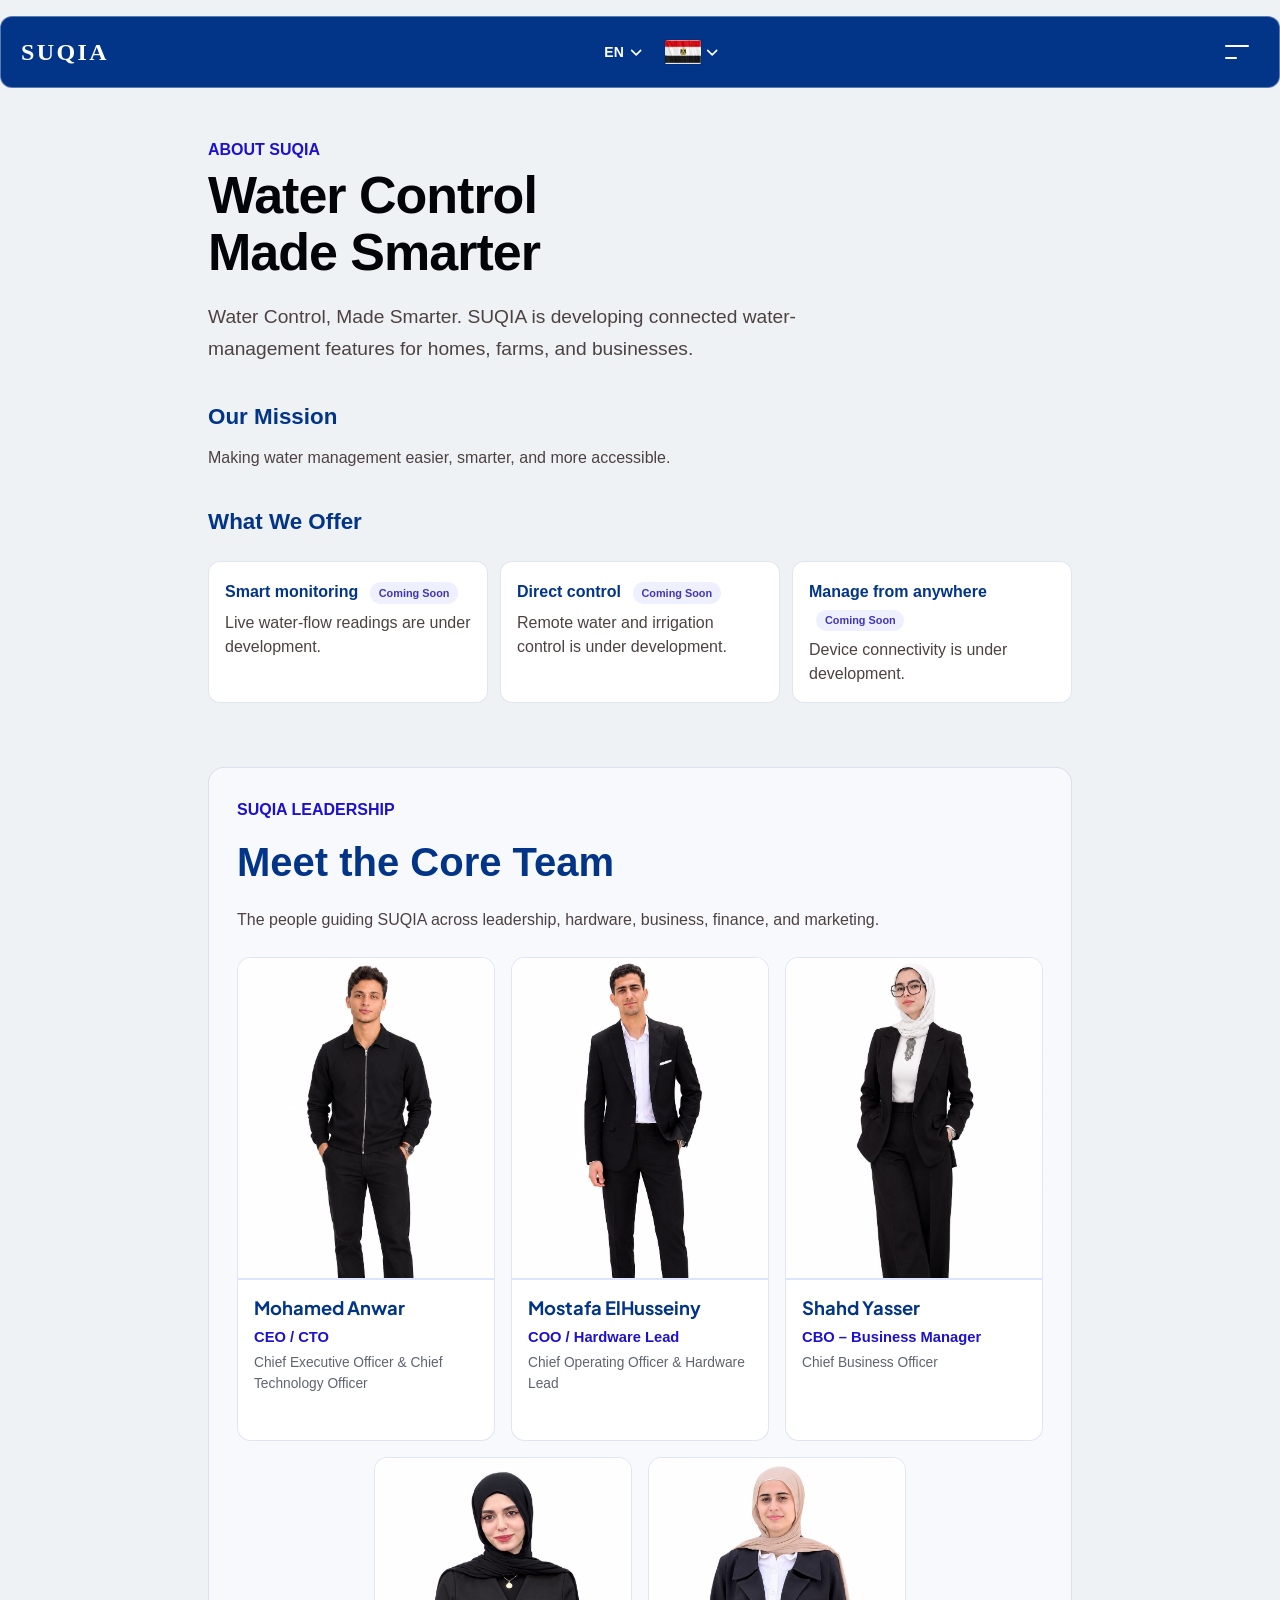
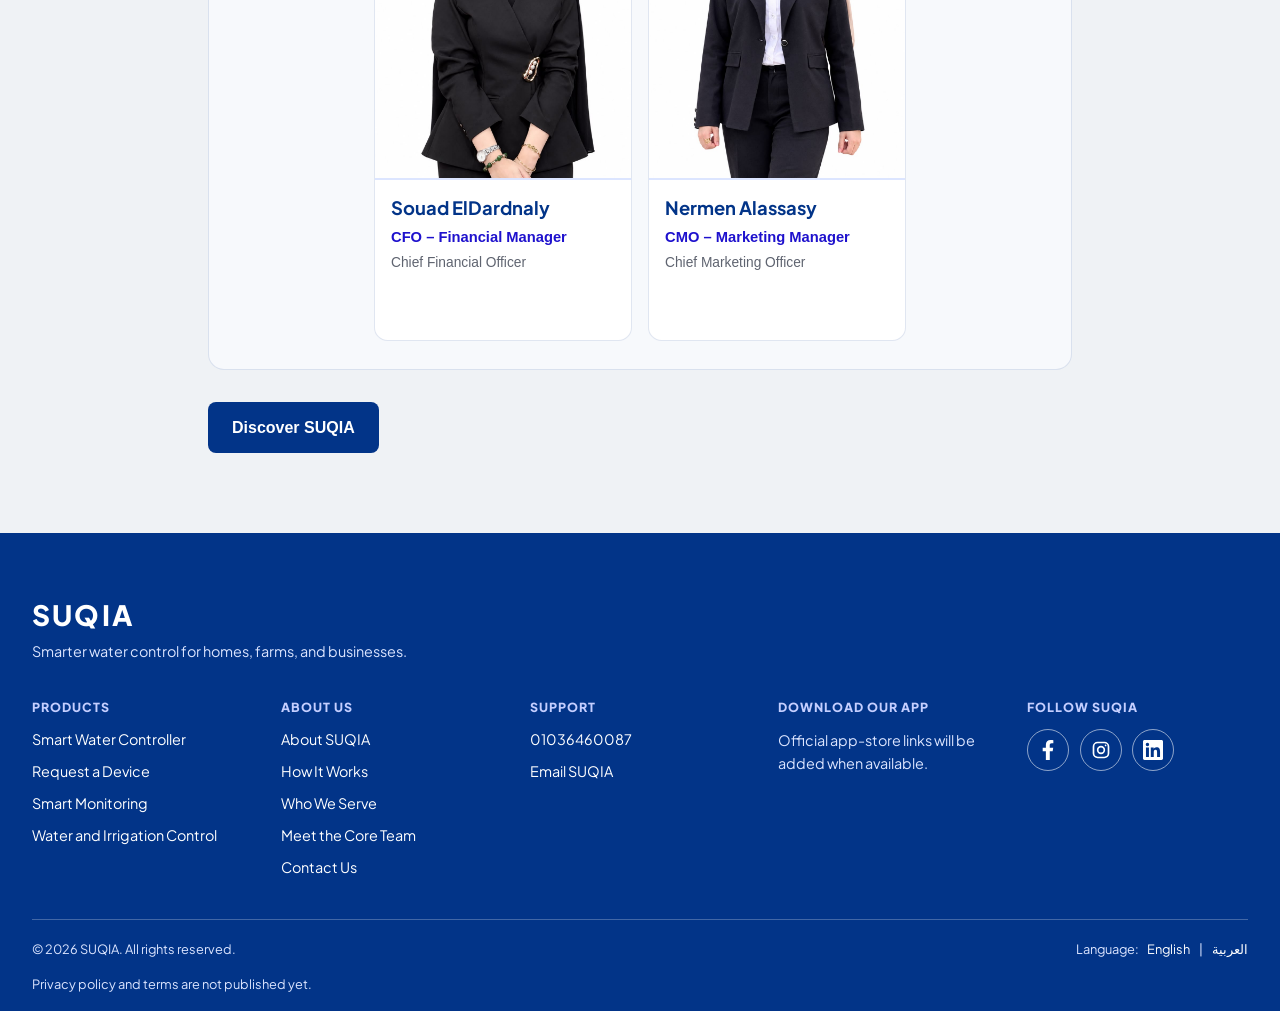
==== commit 4f76d443: "Update team member name Co-authored-by: Copilot <223556219+Copilot@users.noreply.github.com>" ====
--- a/about.html
+++ b/about.html
@@ -221,9 +221,9 @@
             </div>
           </article>
           <article class="team-card">
-            <figure class="team-card-image"><img src="suqia10-product.png" alt="Nermin Mohamed" loading="lazy" decoding="async"></figure>
-            <div class="team-card-content">
-              <h3 class="team-card-name">Nermin Mohamed</h3>
+            <figure class="team-card-image"><img src="suqia10-product.png" alt="Nermen Alassasy" loading="lazy" decoding="async"></figure>
+            <div class="team-card-content">
+              <h3 class="team-card-name">Nermen Alassasy</h3>
               <p class="team-card-role">CMO – Marketing Manager</p>
               <p class="team-card-title">Chief Marketing Officer</p>
             </div>
